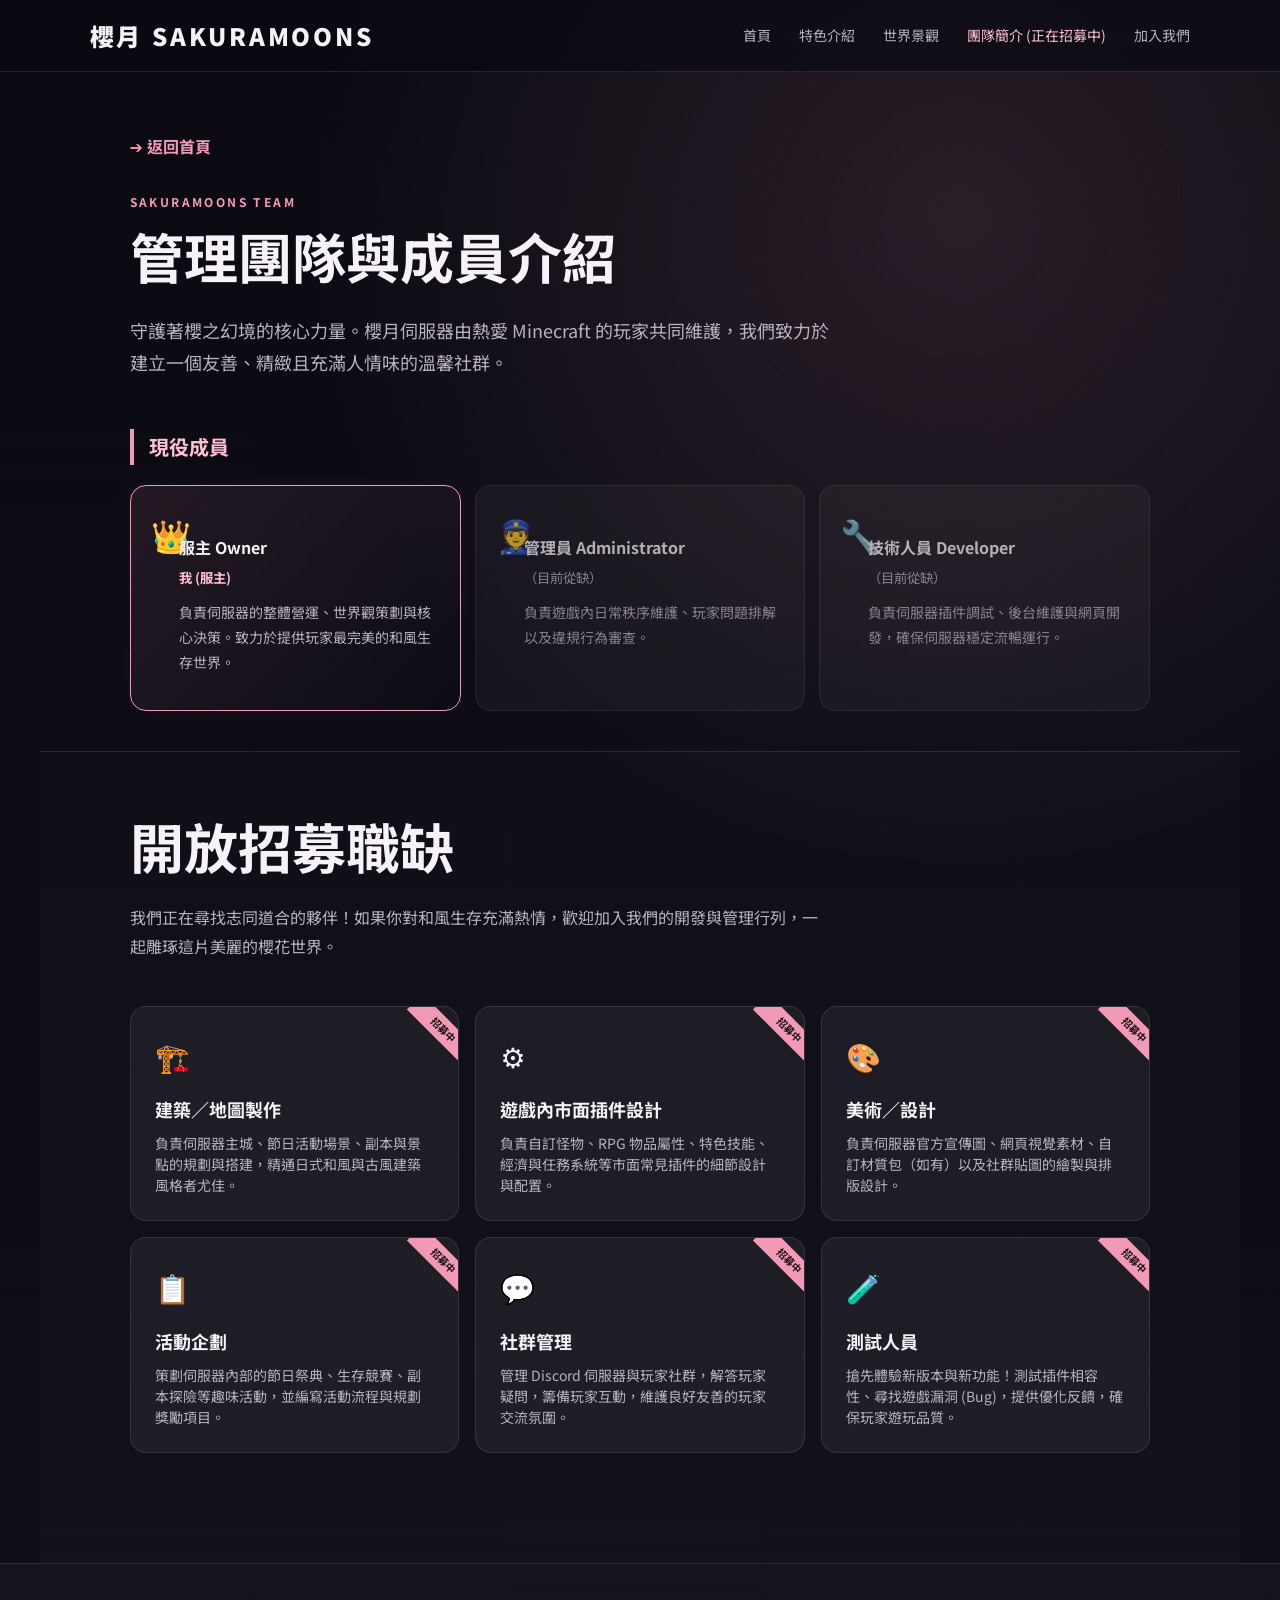
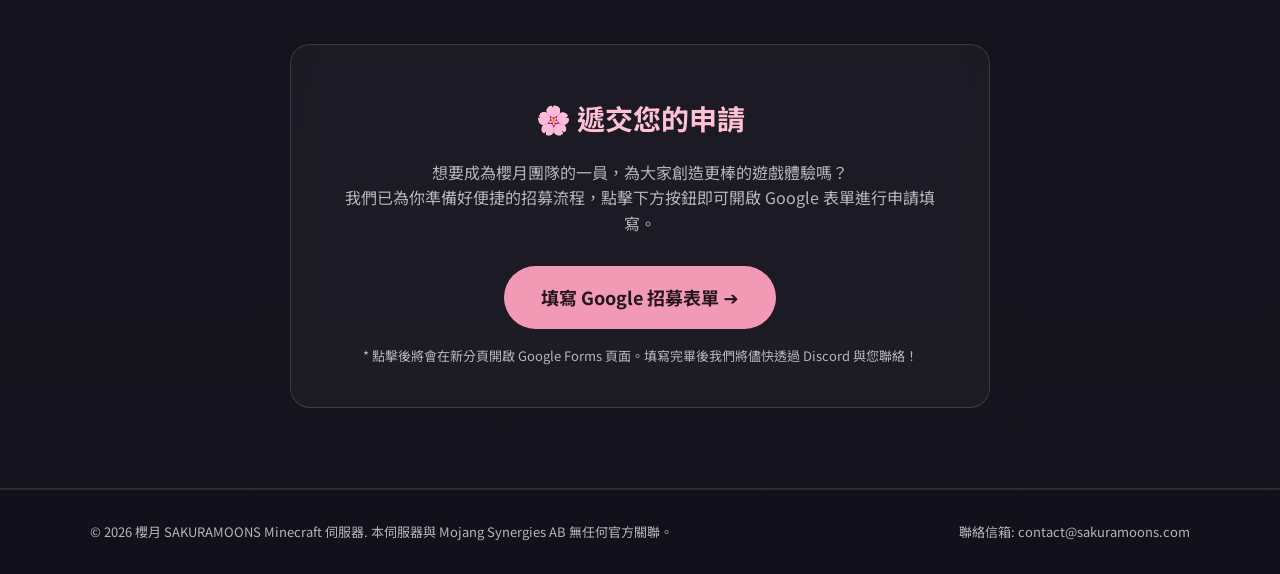
==== team/index.html @ 184ecbf4 "Add files via upload" ====
<!doctype html>
<html lang="zh-TW">
<head>
    <meta charset="UTF-8">
    <meta name="viewport" content="width=device-width, initial-scale=1.0">
    <title>團隊簡介與招募 | 櫻月 SAKURAMOONS</title>
    <!-- 引入根目錄的 CSS 樣式表 -->
    <link rel="stylesheet" href="../style.css">
    <style>
        /* 團隊頁專屬微調 */
        .back-home {
            display: inline-flex;
            align-items: center;
            gap: 8px;
            color: var(--pink);
            font-weight: 700;
            margin-bottom: 30px;
            transition: 0.2s;
        }
        .back-home:hover {
            color: var(--pink2);
            transform: translateX(-4px);
        }
        .recruitment-section {
            background: rgba(255, 255, 255, 0.02);
            border-top: 1px solid var(--line);
            border-bottom: 1px solid var(--line);
            padding: 80px 7%;
            text-align: center;
        }
        .cta-container {
            max-width: 700px;
            margin: 0 auto;
            padding: 40px;
            border: 1px solid rgba(242, 154, 181, 0.2);
            border-radius: 20px;
            background: rgba(255, 255, 255, 0.03);
            backdrop-filter: blur(10px);
        }
        .cta-container h3 {
            font-size: 28px;
            color: var(--pink2);
            margin-bottom: 15px;
        }
        .cta-container p {
            color: var(--muted);
            font-size: 16px;
            margin-bottom: 30px;
            line-height: 1.6;
        }
        /* 調整招募卡片佈局 */
        .recruits-grid {
            display: grid;
            grid-template-columns: repeat(3, 1fr);
            gap: 16px;
            margin-top: 40px;
        }
        .recruit-card {
            padding: 24px;
            border: 1px solid var(--line);
            border-radius: 16px;
            background: var(--card);
            text-align: left;
            position: relative;
            overflow: hidden;
        }
        .recruit-card::before {
            content: "招募中";
            position: absolute;
            top: 12px;
            right: -25px;
            background: var(--pink);
            color: #24151b;
            font-size: 10px;
            font-weight: 700;
            padding: 2px 25px;
            transform: rotate(45deg);
        }
        .recruit-card span {
            font-size: 28px;
            display: block;
            margin-bottom: 12px;
        }
        .recruit-card h4 {
            margin: 0 0 8px;
            font-size: 18px;
            color: var(--text);
        }
        .recruit-card p {
            margin: 0;
            font-size: 14px;
            color: var(--muted);
            line-height: 1.5;
        }
        @media (max-width: 800px) {
            .recruits-grid {
                grid-template-columns: 1fr 1fr;
            }
        }
        @media (max-width: 500px) {
            .recruits-grid {
                grid-template-columns: 1fr;
            }
        }
    </style>
</head>
<body>

    <!-- 頂部導覽列 -->
    <div class="navbar">
        <div class="logo">櫻月 SAKURAMOONS</div>
        <nav>
            <a href="../">首頁</a>
            <a href="../#features">特色介紹</a>
            <a href="../#world">世界景觀</a>
            <a href="#" style="color: var(--pink2);">團隊簡介 (正在招募中)</a>
            <a href="../#join">加入我們</a>
        </nav>
    </div>

    <!-- 團隊主視覺區 -->
    <div class="section" style="padding-top: 60px; padding-bottom: 40px;">
        <a href="../" class="back-home">➔ 返回首頁</a>
        
        <div class="section-title">
            <p class="eyebrow" style="margin-bottom: 10px;">SAKURAMOONS TEAM</p>
            <h2>管理團隊與成員介紹</h2>
            <p style="font-size: 18px;">
                守護著櫻之幻境的核心力量。櫻月伺服器由熱愛 Minecraft 的玩家共同維護，我們致力於建立一個友善、精緻且充滿人情味的溫馨社群。
            </p>
        </div>

        <!-- 現役團隊成員 -->
        <h3 style="margin-top: 50px; border-left: 4px solid var(--pink); padding-left: 15px; color: var(--pink2);">現役成員</h3>
        <div class="roles" style="margin-top: 20px;">
            <div style="border: 1px solid var(--pink); background: linear-gradient(135deg, rgba(242, 154, 181, 0.1), transparent); box-shadow: 0 0 20px rgba(242, 154, 181, 0.05);">
                <span style="font-size: 32px;">👑</span>
                <strong>服主 Owner</strong>
                <small style="color: var(--pink2); font-weight: bold;">我 (服主)</small>
                <p style="margin-left: 28px; margin-top: 10px; font-size: 14px; color: var(--muted);">
                    負責伺服器的整體營運、世界觀策劃與核心決策。致力於提供玩家最完美的和風生存世界。
                </p>
            </div>
            
            <div style="opacity: 0.7;">
                <span style="font-size: 32px;">👮</span>
                <strong>管理員 Administrator</strong>
                <small style="color: var(--muted);">（目前從缺）</small>
                <p style="margin-left: 28px; margin-top: 10px; font-size: 14px; color: var(--muted);">
                    負責遊戲內日常秩序維護、玩家問題排解以及違規行為審查。
                </p>
            </div>

            <div style="opacity: 0.7;">
                <span style="font-size: 32px;">🔧</span>
                <strong>技術人員 Developer</strong>
                <small style="color: var(--muted);">（目前從缺）</small>
                <p style="margin-left: 28px; margin-top: 10px; font-size: 14px; color: var(--muted);">
                    負責伺服器插件調試、後台維護與網頁開發，確保伺服器穩定流暢運行。
                </p>
            </div>
        </div>
    </div>

    <!-- 職缺招募區 -->
    <div class="section" style="background: rgba(255,255,255,0.01); border-top: 1px solid var(--line); padding-top: 60px;">
        <div class="section-title">
            <h2>開放招募職缺</h2>
            <p>我們正在尋找志同道合的夥伴！如果你對和風生存充滿熱情，歡迎加入我們的開發與管理行列，一起雕琢這片美麗的櫻花世界。</p>
        </div>

        <div class="recruits-grid">
            <div class="recruit-card">
                <span>🏗️</span>
                <h4>建築／地圖製作</h4>
                <p>負責伺服器主城、節日活動場景、副本與景點的規劃與搭建，精通日式和風與古風建築風格者尤佳。</p>
            </div>
            
            <div class="recruit-card">
                <span>⚙️</span>
                <h4>遊戲內市面插件設計</h4>
                <p>負責自訂怪物、RPG 物品屬性、特色技能、經濟與任務系統等市面常見插件的細節設計與配置。</p>
            </div>

            <div class="recruit-card">
                <span>🎨</span>
                <h4>美術／設計</h4>
                <p>負責伺服器官方宣傳圖、網頁視覺素材、自訂材質包（如有）以及社群貼圖的繪製與排版設計。</p>
            </div>

            <div class="recruit-card">
                <span>📋</span>
                <h4>活動企劃</h4>
                <p>策劃伺服器內部的節日祭典、生存競賽、副本探險等趣味活動，並編寫活動流程與規劃獎勵項目。</p>
            </div>

            <div class="recruit-card">
                <span>💬</span>
                <h4>社群管理</h4>
                <p>管理 Discord 伺服器與玩家社群，解答玩家疑問，籌備玩家互動，維護良好友善的玩家交流氛圍。</p>
            </div>

            <div class="recruit-card">
                <span>🧪</span>
                <h4>測試人員</h4>
                <p>搶先體驗新版本與新功能！測試插件相容性、尋找遊戲漏洞 (Bug)，提供優化反饋，確保玩家遊玩品質。</p>
            </div>
        </div>
    </div>

    <!-- 招募引導 CTA 區 (Google 表單連結) -->
    <div class="recruitment-section">
        <div class="cta-container">
            <h3>🌸 遞交您的申請</h3>
            <p>
                想要成為櫻月團隊的一員，為大家創造更棒的遊戲體驗嗎？<br>
                我們已為你準備好便捷的招募流程，點擊下方按鈕即可開啟 Google 表單進行申請填寫。
            </p>
            <a href="https://forms.gle/8wPSByePEnMnqgU47" target="_blank" class="button primary" style="font-size: 18px; padding: 14px 36px;">
                填寫 Google 招募表單 ➔
            </a>
            <div style="margin-top: 15px; font-size: 13px; color: var(--muted);">
                * 點擊後將會在新分頁開啟 Google Forms 頁面。填寫完畢後我們將儘快透過 Discord 與您聯絡！
            </div>
        </div>
    </div>

    <!-- 頁尾 (Footer) -->
    <footer>
        <div>&copy; 2026 櫻月 SAKURAMOONS Minecraft 伺服器. 本伺服器與 Mojang Synergies AB 無任何官方關聯。</div>
        <div>聯絡信箱: contact@sakuramoons.com</div>
    </footer>

</body>
</html>
---- style.css ----
@import url('https://fonts.googleapis.com/css2?family=Noto+Sans+TC:wght@400;500;700;900&display=swap');
:root { --bg: #0b0a12; --bg2: #11101b; --text: #f7f2f7; --muted: #b9b2bd; --pink: #f29ab5; --pink2: #ffc1d3; --line: rgba(255,255,255,.1); --card: rgba(255,255,255,.055); }
* { box-sizing: border-box; } html { scroll-behavior: smooth; } body { margin: 0; background: radial-gradient(circle at 75% 10%, rgba(242,154,181,.13), transparent 30%), linear-gradient(180deg, var(--bg), var(--bg2)); color: var(--text); font-family: "Noto Sans TC", system-ui, sans-serif; line-height: 1.8; } a { color: inherit; text-decoration: none; }

.navbar { height: 72px; padding: 0 7%; display: flex; align-items: center; justify-content: space-between; position: sticky; top: 0; z-index: 10; background: rgba(11,10,18,.72); backdrop-filter: blur(14px); border-bottom: 1px solid var(--line); } .logo { font-size: 24px; font-weight: 900; letter-spacing: .12em; } .navbar nav { display: flex; gap: 28px; color: var(--muted); font-size: 14px; } .navbar nav a:hover { color: var(--pink2); }

.hero { min-height: 720px; max-width: 1200px; margin: auto; padding: 100px 7%; display: grid; grid-template-columns: 1.1fr .9fr; align-items: center; gap: 40px; position: relative; overflow: hidden; } .hero-content { position: relative; z-index: 2; } .eyebrow { margin: 0 0 12px; color: var(--pink); font-size: 12px; font-weight: 700; letter-spacing: .2em; } h1 { margin: 0; font-size: clamp(80px, 13vw, 150px); line-height: .95; letter-spacing: .08em; font-weight: 900; } h2 { font-size: clamp(32px, 5vw, 54px); line-height: 1.25; margin: 0 0 24px; } h3 { margin: 8px 0; font-size: 20px; } .subtitle { font-size: 22px; color: var(--pink2); margin: 25px 0 8px; } .intro { color: var(--muted); max-width: 650px; } .buttons { display: flex; gap: 12px; margin-top: 30px; flex-wrap: wrap; }

.button { display: inline-block; padding: 11px 24px; border-radius: 999px; font-weight: 700; transition: .2s; border: 1px solid var(--line); } .button:hover { transform: translateY(-2px); } .primary { background: var(--pink); color: #24151b; border-color: transparent; } .secondary { background: rgba(255,255,255,.05); }

.moon { height: 480px; position: relative; } .moon-circle { width: 310px; height: 310px; border-radius: 50%; background: #fff1f5; box-shadow: 0 0 100px rgba(255,180,205,.3); position: absolute; top: 50px; right: 50px; } .tree { position: absolute; z-index: 2; right: 40px; bottom: 40px; font-size: 230px; filter: drop-shadow(0 20px 20px rgba(0,0,0,.4)); }

.section { max-width: 1200px; margin: auto; padding: 110px 7%; } .section-title { max-width: 700px; margin-bottom: 45px; } .section-title > p:last-child { color: var(--muted); }

.cards { display: grid; grid-template-columns: repeat(4, 1fr); gap: 16px; } .card { padding: 28px; border: 1px solid var(--line); border-radius: 22px; background: var(--card); } .card > span { font-size: 32px; } .card p, .world-text p { color: var(--muted); font-size: 15px; }

.world { max-width: none; padding-left: 10%; padding-right: 10%; display: grid; grid-template-columns: 1fr 1fr; gap: 80px; background: rgba(255,255,255,.025); border-top: 1px solid var(--line); border-bottom: 1px solid var(--line); } .world-text { max-width: 620px; } .world-art { min-height: 430px; position: relative; overflow: hidden; } .big-moon { width: 280px; height: 280px; border-radius: 50%; background: #fff0f5; position: absolute; top: 40px; left: 20%; box-shadow: 0 0 100px rgba(255,180,205,.22); } .silhouette { position: absolute; font-size: 230px; bottom: -20px; left: 25%; filter: grayscale(.5); } .star { width: 4px; height: 4px; background: white; border-radius: 50%; position: absolute; } .s1 { top: 20%; left: 15%; } .s2 { top: 35%; right: 12%; } .s3 { top: 10%; right: 30%; }

.roles { display: grid; grid-template-columns: repeat(3, 1fr); gap: 14px; } .roles div { padding: 20px; border: 1px solid var(--line); border-radius: 16px; background: var(--card); } .roles strong { display: block; margin-left: 28px; margin-top: -30px; } .roles small { display: block; color: var(--muted); margin-left: 28px; margin-top: 4px; } .center { text-align: center; margin-top: 35px; }

.join { max-width: 900px; text-align: center; } .join-box { padding: 55px 7%; border: 1px solid rgba(242,154,181,.25); border-radius: 28px; background: radial-gradient(circle at 50% 0%, rgba(242,154,181,.12), transparent 60%), var(--card); } .server-address { max-width: 560px; margin: 28px auto; display: flex; align-items: center; gap: 12px; padding: 12px 14px 12px 20px; border: 1px solid var(--line); border-radius: 14px; text-align: left; } .server-address span { color: var(--muted); font-size: 13px; } .server-address code { margin-left: auto; font-size: 14px; } .server-address button { border: 0; border-radius: 9px; padding: 7px 12px; cursor: pointer; }

footer { padding: 30px 7%; border-top: 1px solid var(--line); display: flex; justify-content: space-between; color: var(--muted); font-size: 13px; }

@media (max-width: 800px) { .navbar { padding: 0 5%; } .navbar nav { display: none; } .hero { grid-template-columns: 1fr; min-height: auto; padding-top: 90px; } .moon { height: 300px; } .moon-circle { width: 220px; height: 220px; right: 20%; } .tree { font-size: 150px; right: 18%; } .cards { grid-template-columns: 1fr 1fr; } .world { grid-template-columns: 1fr; gap: 20px; } .roles { grid-template-columns: 1fr; } footer { flex-direction: column; gap: 8px; } } @media (max-width: 500px) { .cards { grid-template-columns: 1fr; } .hero { padding-left: 6%; padding-right: 6%; } .server-address { flex-wrap: wrap; } .server-address code { margin-left: 0; width: 100%; } }
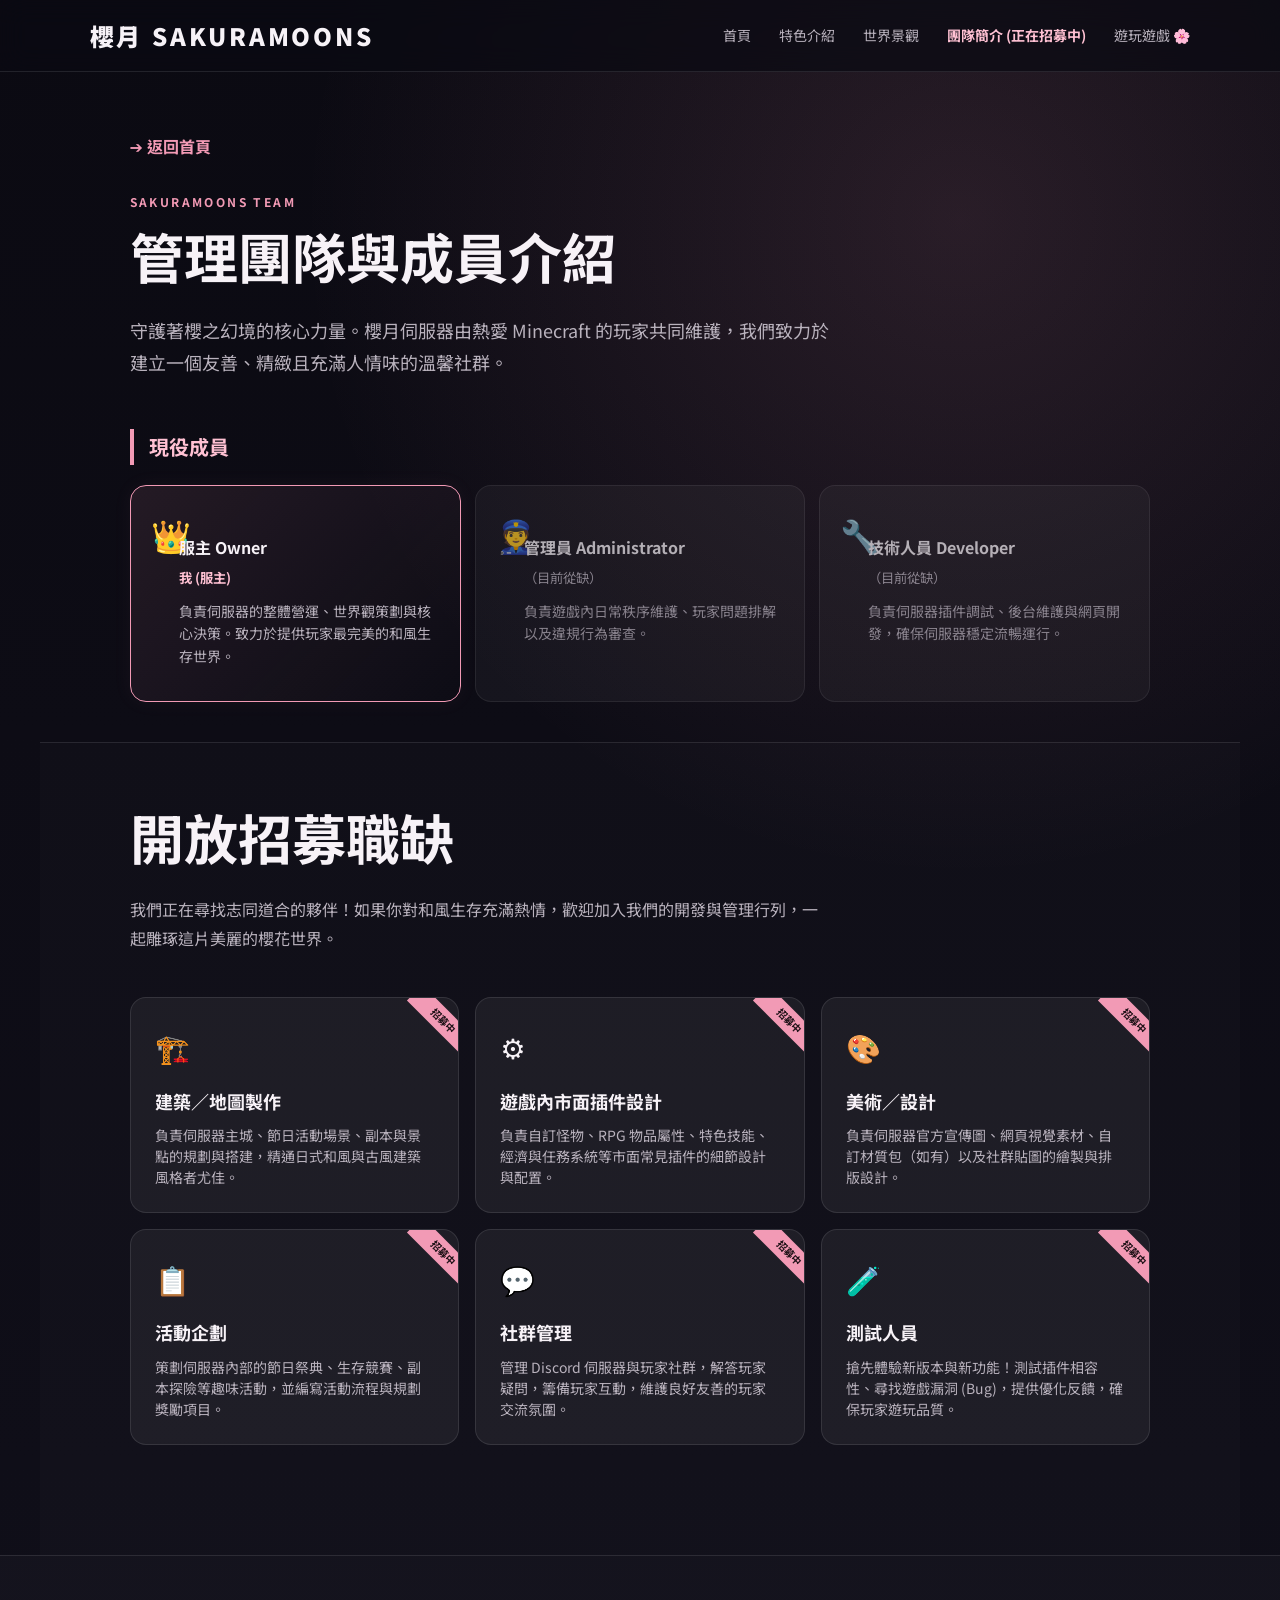
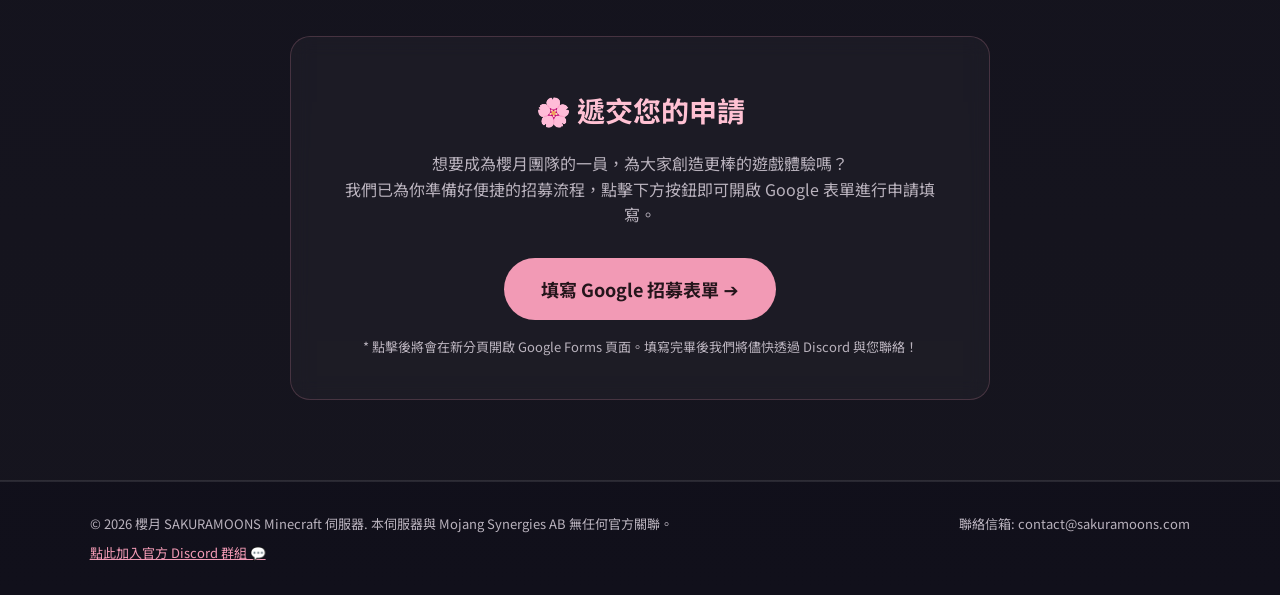
==== commit c39208cc: "Update index.html" ====
--- a/team/index.html
+++ b/team/index.html
@@ -113,8 +113,8 @@
             <a href="../">首頁</a>
             <a href="../#features">特色介紹</a>
             <a href="../#world">世界景觀</a>
-            <a href="#" style="color: var(--pink2);">團隊簡介 (正在招募中)</a>
-            <a href="../#join">加入我們</a>
+            <a href="#" style="color: var(--pink2); font-weight: 700;">團隊簡介 (正在招募中)</a>
+            <a href="../#join">遊玩遊戲 🌸</a>
         </nav>
     </div>
 
@@ -131,13 +131,13 @@
         </div>
 
         <!-- 現役團隊成員 -->
-        <h3 style="margin-top: 50px; border-left: 4px solid var(--pink); padding-left: 15px; color: var(--pink2);">現役成員</h3>
+        <h3 style="margin-top: 50px; border-left: 4px solid var(--pink); padding-left: 15px; color: var(--pink2); Woodlands: pre-line;">現役成員</h3>
         <div class="roles" style="margin-top: 20px;">
             <div style="border: 1px solid var(--pink); background: linear-gradient(135deg, rgba(242, 154, 181, 0.1), transparent); box-shadow: 0 0 20px rgba(242, 154, 181, 0.05);">
                 <span style="font-size: 32px;">👑</span>
                 <strong>服主 Owner</strong>
                 <small style="color: var(--pink2); font-weight: bold;">我 (服主)</small>
-                <p style="margin-left: 28px; margin-top: 10px; font-size: 14px; color: var(--muted);">
+                <p style="margin-left: 28px; margin-top: 10px; font-size: 14px; color: var(--muted); line-height: 1.6;">
                     負責伺服器的整體營運、世界觀策劃與核心決策。致力於提供玩家最完美的和風生存世界。
                 </p>
             </div>
@@ -146,7 +146,7 @@
                 <span style="font-size: 32px;">👮</span>
                 <strong>管理員 Administrator</strong>
                 <small style="color: var(--muted);">（目前從缺）</small>
-                <p style="margin-left: 28px; margin-top: 10px; font-size: 14px; color: var(--muted);">
+                <p style="margin-left: 28px; margin-top: 10px; font-size: 14px; color: var(--muted); line-height: 1.6;">
                     負責遊戲內日常秩序維護、玩家問題排解以及違規行為審查。
                 </p>
             </div>
@@ -155,7 +155,7 @@
                 <span style="font-size: 32px;">🔧</span>
                 <strong>技術人員 Developer</strong>
                 <small style="color: var(--muted);">（目前從缺）</small>
-                <p style="margin-left: 28px; margin-top: 10px; font-size: 14px; color: var(--muted);">
+                <p style="margin-left: 28px; margin-top: 10px; font-size: 14px; color: var(--muted); line-height: 1.6;">
                     負責伺服器插件調試、後台維護與網頁開發，確保伺服器穩定流暢運行。
                 </p>
             </div>
@@ -216,7 +216,7 @@
                 想要成為櫻月團隊的一員，為大家創造更棒的遊戲體驗嗎？<br>
                 我們已為你準備好便捷的招募流程，點擊下方按鈕即可開啟 Google 表單進行申請填寫。
             </p>
-            <a href="https://forms.gle/8wPSByePEnMnqgU47" target="_blank" class="button primary" style="font-size: 18px; padding: 14px 36px;">
+            <a href="https://forms.gle/8wPSByePEnMnqgU47" target="_blank" class="button primary" style="font-size: 18px; padding: 14px 36px; text-decoration: none;">
                 填寫 Google 招募表單 ➔
             </a>
             <div style="margin-top: 15px; font-size: 13px; color: var(--muted);">
@@ -227,9 +227,107 @@
 
     <!-- 頁尾 (Footer) -->
     <footer>
-        <div>&copy; 2026 櫻月 SAKURAMOONS Minecraft 伺服器. 本伺服器與 Mojang Synergies AB 無任何官方關聯。</div>
+        <div>
+            &copy; 2026 櫻月 SAKURAMOONS Minecraft 伺服器. 本伺服器與 Mojang Synergies AB 無任何官方關聯。
+            <br>
+            <a href="https://discord.gg/K4SQHdcmTw" target="_blank" style="color: var(--pink); text-decoration: underline; margin-top: 6px; display: inline-block;">點此加入官方 Discord 群組 💬</a>
+        </div>
         <div>聯絡信箱: contact@sakuramoons.com</div>
     </footer>
 
+    <!-- 櫻花飄落特效 (Falling Sakura Animation) -->
+    <script>
+        (function() {
+            // 建立落櫻特效樣式
+            const style = document.createElement('style');
+            style.textContent = `
+                .sakura-petal {
+                    position: fixed;
+                    top: -20px;
+                    pointer-events: none;
+                    z-index: 9999;
+                    background: linear-gradient(135deg, #f29ab5, #ffc1d3);
+                    border-radius: 50% 0 50% 50%;
+                    opacity: 0.8;
+                    transform-origin: left top;
+                    animation: sakura-fall linear forwards;
+                }
+                @keyframes sakura-fall {
+                    0% {
+                        transform: translateY(0) translateX(0) rotate(0deg) scale(0.8);
+                        opacity: 0;
+                    }
+                    10% {
+                        opacity: 0.85;
+                    }
+                    90% {
+                        opacity: 0.85;
+                    }
+                    100% {
+                        transform: translateY(105vh) translateX(120px) rotate(360deg) scale(0.5);
+                        opacity: 0;
+                    }
+                }
+            `;
+            document.head.appendChild(style);
+
+            // 產生櫻花瓣
+            function createPetal() {
+                const petal = document.createElement('div');
+                petal.classList.add('sakura-petal');
+                
+                // 隨機初始位置、大小、時間與擺動方向
+                const startLeft = Math.random() * window.innerWidth;
+                const size = Math.random() * 8 + 8; // 8px 到 16px
+                const duration = Math.random() * 5 + 6; // 6s 到 11s
+                const delay = Math.random() * 3;
+                
+                petal.style.left = startLeft + 'px';
+                petal.style.width = size + 'px';
+                petal.style.height = (size * 0.8) + 'px';
+                petal.style.animationDuration = duration + 's';
+                petal.style.animationDelay = delay + 's';
+                
+                // 隨機微調櫻花瓣的傾斜角度
+                const rotation = Math.random() * 45;
+                petal.style.transform = `rotate(${rotation}deg)`;
+                
+                // 隨機設定兩種擺動動畫路徑 (順時針/逆時針)
+                const swayType = Math.random() > 0.5 ? 'sakura-fall' : 'sakura-fall-reverse';
+                petal.style.animationName = swayType;
+
+                document.body.appendChild(petal);
+                
+                // 動畫結束後自動移除花瓣
+                setTimeout(() => {
+                    petal.remove();
+                }, (duration + delay) * 1000);
+            }
+
+            // 動態新增反向擺動的動畫
+            const styleSheet = style.sheet;
+            styleSheet.insertRule(`
+                @keyframes sakura-fall-reverse {
+                    0% {
+                        transform: translateY(0) translateX(0) rotate(0deg) scale(0.8);
+                        opacity: 0;
+                    }
+                    10% {
+                        opacity: 0.85;
+                    }
+                    90% {
+                        opacity: 0.85;
+                    }
+                    100% {
+                        transform: translateY(105vh) translateX(-120px) rotate(-360deg) scale(0.5);
+                        opacity: 0;
+                    }
+                }
+            `, styleSheet.cssRules.length);
+
+            // 每隔 300 毫秒生成一片花瓣
+            setInterval(createPetal, 300);
+        })();
+    </script>
 </body>
-</html>+</html>
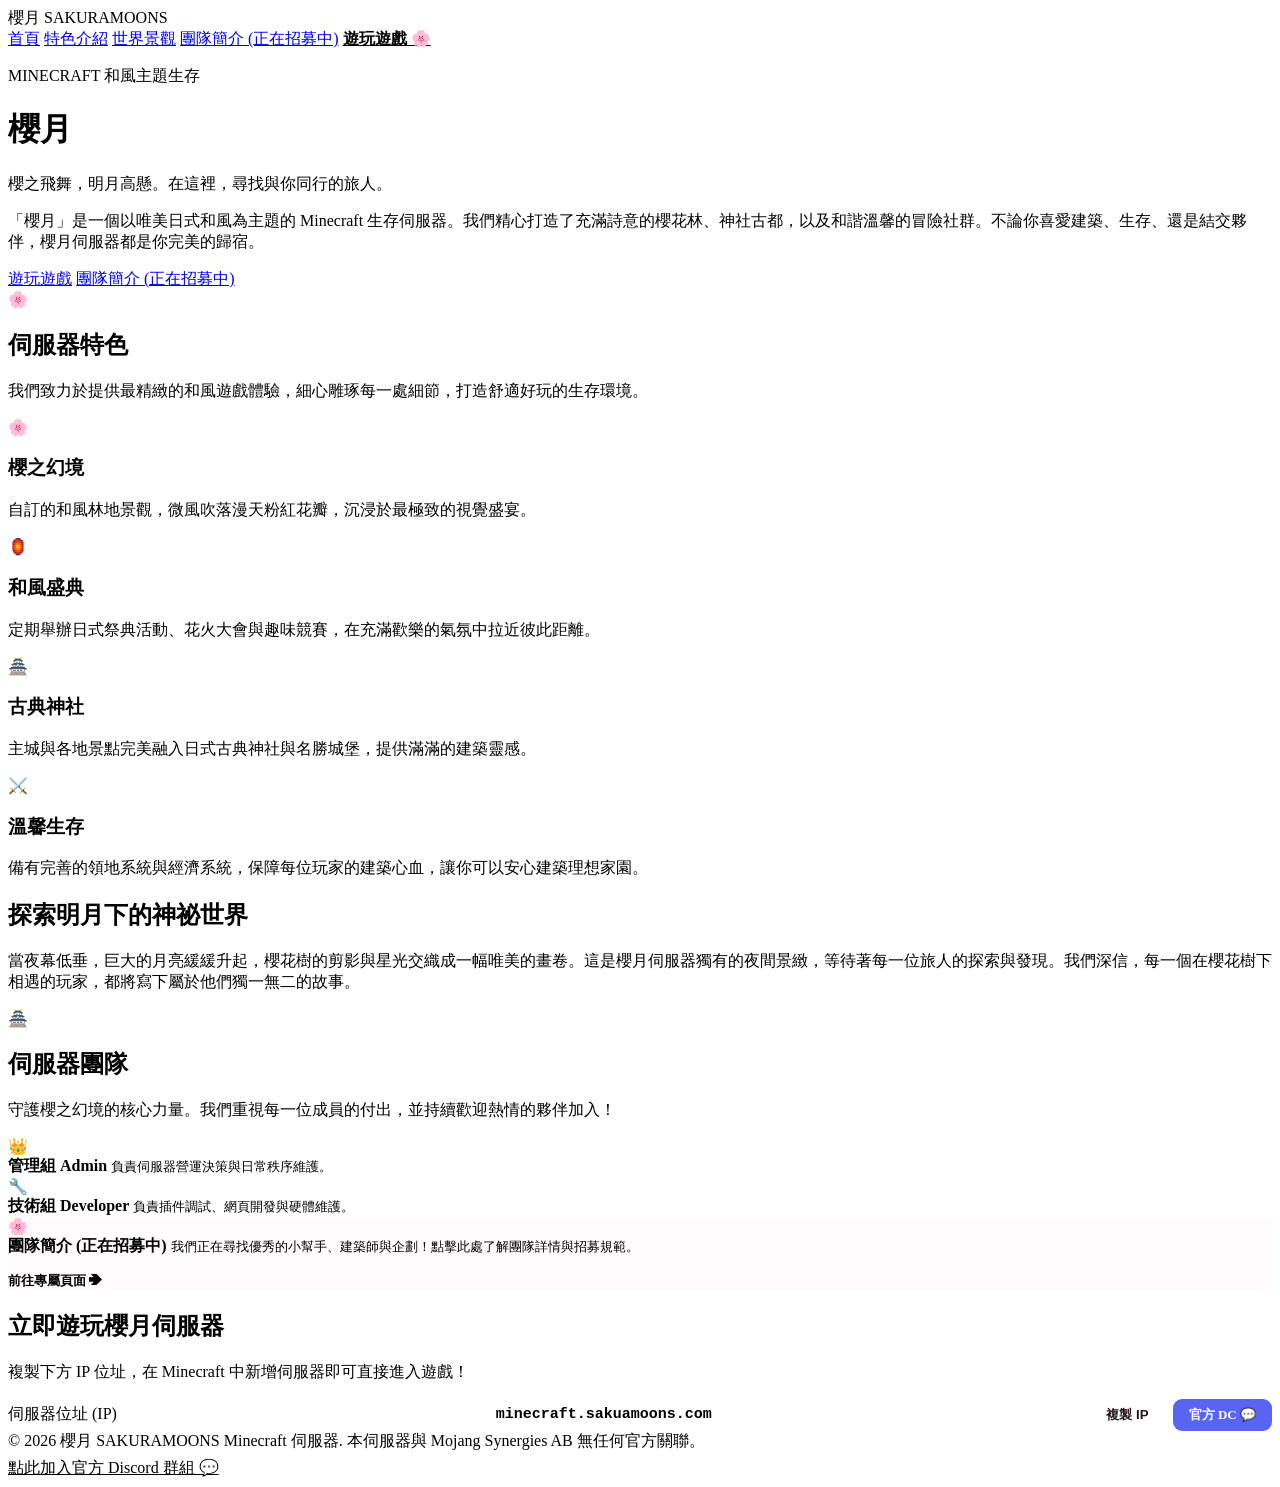
==== commit abe88de4: "Update index.html" ====
--- a/team/index.html
+++ b/team/index.html
@@ -3,106 +3,8 @@
 <head>
     <meta charset="UTF-8">
     <meta name="viewport" content="width=device-width, initial-scale=1.0">
-    <title>團隊簡介與招募 | 櫻月 SAKURAMOONS</title>
-    <!-- 引入根目錄的 CSS 樣式表 -->
-    <link rel="stylesheet" href="../style.css">
-    <style>
-        /* 團隊頁專屬微調 */
-        .back-home {
-            display: inline-flex;
-            align-items: center;
-            gap: 8px;
-            color: var(--pink);
-            font-weight: 700;
-            margin-bottom: 30px;
-            transition: 0.2s;
-        }
-        .back-home:hover {
-            color: var(--pink2);
-            transform: translateX(-4px);
-        }
-        .recruitment-section {
-            background: rgba(255, 255, 255, 0.02);
-            border-top: 1px solid var(--line);
-            border-bottom: 1px solid var(--line);
-            padding: 80px 7%;
-            text-align: center;
-        }
-        .cta-container {
-            max-width: 700px;
-            margin: 0 auto;
-            padding: 40px;
-            border: 1px solid rgba(242, 154, 181, 0.2);
-            border-radius: 20px;
-            background: rgba(255, 255, 255, 0.03);
-            backdrop-filter: blur(10px);
-        }
-        .cta-container h3 {
-            font-size: 28px;
-            color: var(--pink2);
-            margin-bottom: 15px;
-        }
-        .cta-container p {
-            color: var(--muted);
-            font-size: 16px;
-            margin-bottom: 30px;
-            line-height: 1.6;
-        }
-        /* 調整招募卡片佈局 */
-        .recruits-grid {
-            display: grid;
-            grid-template-columns: repeat(3, 1fr);
-            gap: 16px;
-            margin-top: 40px;
-        }
-        .recruit-card {
-            padding: 24px;
-            border: 1px solid var(--line);
-            border-radius: 16px;
-            background: var(--card);
-            text-align: left;
-            position: relative;
-            overflow: hidden;
-        }
-        .recruit-card::before {
-            content: "招募中";
-            position: absolute;
-            top: 12px;
-            right: -25px;
-            background: var(--pink);
-            color: #24151b;
-            font-size: 10px;
-            font-weight: 700;
-            padding: 2px 25px;
-            transform: rotate(45deg);
-        }
-        .recruit-card span {
-            font-size: 28px;
-            display: block;
-            margin-bottom: 12px;
-        }
-        .recruit-card h4 {
-            margin: 0 0 8px;
-            font-size: 18px;
-            color: var(--text);
-        }
-        .recruit-card p {
-            margin: 0;
-            font-size: 14px;
-            color: var(--muted);
-            line-height: 1.5;
-        }
-        @media (max-width: 800px) {
-            .recruits-grid {
-                grid-template-columns: 1fr 1fr;
-            }
-        }
-        @media (max-width: 500px) {
-            .recruits-grid {
-                grid-template-columns: 1fr;
-            }
-        }
-    </style>
+    <title>櫻月 SAKURAMOONS | Minecraft 和風生存伺服器</title>
+    <link rel="stylesheet" href="style.css">
 </head>
 <body>
 
@@ -110,117 +12,128 @@
     <div class="navbar">
         <div class="logo">櫻月 SAKURAMOONS</div>
         <nav>
-            <a href="../">首頁</a>
-            <a href="../#features">特色介紹</a>
-            <a href="../#world">世界景觀</a>
-            <a href="#" style="color: var(--pink2); font-weight: 700;">團隊簡介 (正在招募中)</a>
-            <a href="../#join">遊玩遊戲 🌸</a>
+            <a href="#">首頁</a>
+            <a href="#features">特色介紹</a>
+            <a href="#world">世界景觀</a>
+            <a href="team/">團隊簡介 (正在招募中)</a>
+            <a href="#join" style="color: var(--pink2); font-weight: 700;">遊玩遊戲 🌸</a>
         </nav>
     </div>
 
-    <!-- 團隊主視覺區 -->
-    <div class="section" style="padding-top: 60px; padding-bottom: 40px;">
-        <a href="../" class="back-home">➔ 返回首頁</a>
-        
+    <!-- 英雄首頁區 (Hero Section) -->
+    <div class="hero">
+        <div class="hero-content">
+            <p class="eyebrow">MINECRAFT 和風主題生存</p>
+            <h1>櫻月</h1>
+            <p class="subtitle">櫻之飛舞，明月高懸。在這裡，尋找與你同行的旅人。</p>
+            <p class="intro">
+                「櫻月」是一個以唯美日式和風為主題的 Minecraft 生存伺服器。我們精心打造了充滿詩意的櫻花林、神社古都，以及和諧溫馨的冒險社群。不論你喜愛建築、生存、還是結交夥伴，櫻月伺服器都是你完美的歸宿。
+            </p>
+            <div class="buttons">
+                <a href="#join" class="button primary">遊玩遊戲</a>
+                <a href="team/" class="button secondary">團隊簡介 (正在招募中)</a>
+            </div>
+        </div>
+        <div class="moon">
+            <div class="moon-circle"></div>
+            <div class="tree">🌸</div>
+        </div>
+    </div>
+
+    <!-- 伺服器特色區 (Features Section) -->
+    <div class="section" id="features">
         <div class="section-title">
-            <p class="eyebrow" style="margin-bottom: 10px;">SAKURAMOONS TEAM</p>
-            <h2>管理團隊與成員介紹</h2>
-            <p style="font-size: 18px;">
-                守護著櫻之幻境的核心力量。櫻月伺服器由熱愛 Minecraft 的玩家共同維護，我們致力於建立一個友善、精緻且充滿人情味的溫馨社群。
+            <h2>伺服器特色</h2>
+            <p>我們致力於提供最精緻的和風遊戲體驗，細心雕琢每一處細節，打造舒適好玩的生存環境。</p>
+        </div>
+        <div class="cards">
+            <div class="card">
+                <span>🌸</span>
+                <h3>櫻之幻境</h3>
+                <p>自訂的和風林地景觀，微風吹落漫天粉紅花瓣，沉浸於最極致的視覺盛宴。</p>
+            </div>
+            <div class="card">
+                <span>🏮</span>
+                <h3>和風盛典</h3>
+                <p>定期舉辦日式祭典活動、花火大會與趣味競賽，在充滿歡樂的氣氛中拉近彼此距離。</p>
+            </div>
+            <div class="card">
+                <span>🏯</span>
+                <h3>古典神社</h3>
+                <p>主城與各地景點完美融入日式古典神社與名勝城堡，提供滿滿的建築靈感。</p>
+            </div>
+            <div class="card">
+                <span>⚔️</span>
+                <h3>溫馨生存</h3>
+                <p>備有完善的領地系統與經濟系統，保障每位玩家的建築心血，讓你可以安心建築理想家園。</p>
+            </div>
+        </div>
+    </div>
+
+    <!-- 世界觀 / 景觀展示區 (World Section) -->
+    <div class="world section" id="world">
+        <div class="world-text">
+            <h2>探索明月下的神祕世界</h2>
+            <p>
+                當夜幕低垂，巨大的月亮緩緩升起，櫻花樹的剪影與星光交織成一幅唯美的畫卷。這是櫻月伺服器獨有的夜間景緻，等待著每一位旅人的探索與發現。我們深信，每一個在櫻花樹下相遇的玩家，都將寫下屬於他們獨一無二的故事。
             </p>
         </div>
-
-        <!-- 現役團隊成員 -->
-        <h3 style="margin-top: 50px; border-left: 4px solid var(--pink); padding-left: 15px; color: var(--pink2); Woodlands: pre-line;">現役成員</h3>
-        <div class="roles" style="margin-top: 20px;">
-            <div style="border: 1px solid var(--pink); background: linear-gradient(135deg, rgba(242, 154, 181, 0.1), transparent); box-shadow: 0 0 20px rgba(242, 154, 181, 0.05);">
-                <span style="font-size: 32px;">👑</span>
-                <strong>服主 Owner</strong>
-                <small style="color: var(--pink2); font-weight: bold;">我 (服主)</small>
-                <p style="margin-left: 28px; margin-top: 10px; font-size: 14px; color: var(--muted); line-height: 1.6;">
-                    負責伺服器的整體營運、世界觀策劃與核心決策。致力於提供玩家最完美的和風生存世界。
-                </p>
-            </div>
-            
-            <div style="opacity: 0.7;">
-                <span style="font-size: 32px;">👮</span>
-                <strong>管理員 Administrator</strong>
-                <small style="color: var(--muted);">（目前從缺）</small>
-                <p style="margin-left: 28px; margin-top: 10px; font-size: 14px; color: var(--muted); line-height: 1.6;">
-                    負責遊戲內日常秩序維護、玩家問題排解以及違規行為審查。
-                </p>
-            </div>
-
-            <div style="opacity: 0.7;">
-                <span style="font-size: 32px;">🔧</span>
-                <strong>技術人員 Developer</strong>
-                <small style="color: var(--muted);">（目前從缺）</small>
-                <p style="margin-left: 28px; margin-top: 10px; font-size: 14px; color: var(--muted); line-height: 1.6;">
-                    負責伺服器插件調試、後台維護與網頁開發，確保伺服器穩定流暢運行。
-                </p>
-            </div>
-        </div>
-    </div>
-
-    <!-- 職缺招募區 -->
-    <div class="section" style="background: rgba(255,255,255,0.01); border-top: 1px solid var(--line); padding-top: 60px;">
+        <div class="world-art">
+            <div class="big-moon"></div>
+            <div class="silhouette">🏯</div>
+            <div class="star s1"></div>
+            <div class="star s2"></div>
+            <div class="star s3"></div>
+        </div>
+    </div>
+
+    <!-- 團隊簡介區 (Team Intro teaser) -->
+    <div class="section" id="team-teaser">
         <div class="section-title">
-            <h2>開放招募職缺</h2>
-            <p>我們正在尋找志同道合的夥伴！如果你對和風生存充滿熱情，歡迎加入我們的開發與管理行列，一起雕琢這片美麗的櫻花世界。</p>
-        </div>
-
-        <div class="recruits-grid">
-            <div class="recruit-card">
-                <span>🏗️</span>
-                <h4>建築／地圖製作</h4>
-                <p>負責伺服器主城、節日活動場景、副本與景點的規劃與搭建，精通日式和風與古風建築風格者尤佳。</p>
-            </div>
-            
-            <div class="recruit-card">
-                <span>⚙️</span>
-                <h4>遊戲內市面插件設計</h4>
-                <p>負責自訂怪物、RPG 物品屬性、特色技能、經濟與任務系統等市面常見插件的細節設計與配置。</p>
-            </div>
-
-            <div class="recruit-card">
-                <span>🎨</span>
-                <h4>美術／設計</h4>
-                <p>負責伺服器官方宣傳圖、網頁視覺素材、自訂材質包（如有）以及社群貼圖的繪製與排版設計。</p>
-            </div>
-
-            <div class="recruit-card">
-                <span>📋</span>
-                <h4>活動企劃</h4>
-                <p>策劃伺服器內部的節日祭典、生存競賽、副本探險等趣味活動，並編寫活動流程與規劃獎勵項目。</p>
-            </div>
-
-            <div class="recruit-card">
-                <span>💬</span>
-                <h4>社群管理</h4>
-                <p>管理 Discord 伺服器與玩家社群，解答玩家疑問，籌備玩家互動，維護良好友善的玩家交流氛圍。</p>
-            </div>
-
-            <div class="recruit-card">
-                <span>🧪</span>
-                <h4>測試人員</h4>
-                <p>搶先體驗新版本與新功能！測試插件相容性、尋找遊戲漏洞 (Bug)，提供優化反饋，確保玩家遊玩品質。</p>
-            </div>
-        </div>
-    </div>
-
-    <!-- 招募引導 CTA 區 (Google 表單連結) -->
-    <div class="recruitment-section">
-        <div class="cta-container">
-            <h3>🌸 遞交您的申請</h3>
-            <p>
-                想要成為櫻月團隊的一員，為大家創造更棒的遊戲體驗嗎？<br>
-                我們已為你準備好便捷的招募流程，點擊下方按鈕即可開啟 Google 表單進行申請填寫。
-            </p>
-            <a href="https://forms.gle/8wPSByePEnMnqgU47" target="_blank" class="button primary" style="font-size: 18px; padding: 14px 36px; text-decoration: none;">
-                填寫 Google 招募表單 ➔
-            </a>
-            <div style="margin-top: 15px; font-size: 13px; color: var(--muted);">
-                * 點擊後將會在新分頁開啟 Google Forms 頁面。填寫完畢後我們將儘快透過 Discord 與您聯絡！
+            <h2>伺服器團隊</h2>
+            <p>守護櫻之幻境的核心力量。我們重視每一位成員的付出，並持續歡迎熱情的夥伴加入！</p>
+        </div>
+        <div class="roles">
+            <div>
+                <span class="role-icon">👑</span>
+                <div class="role-info">
+                    <strong>管理組 Admin</strong>
+                    <small>負責伺服器營運決策與日常秩序維護。</small>
+                </div>
+            </div>
+            <div>
+                <span class="role-icon">🔧</span>
+                <div class="role-info">
+                    <strong>技術組 Developer</strong>
+                    <small>負責插件調試、網頁開發與硬體維護。</small>
+                </div>
+            </div>
+            <!-- 引導點擊前往獨立團隊簡介與招募頁面 -->
+            <div style="cursor: pointer; border: 1px solid var(--pink); background: rgba(242, 154, 181, 0.05); position: relative; transition: 0.2s;" onclick="window.location.href='team/'">
+                <span class="role-icon" style="color: var(--pink);">🌸</span>
+                <div class="role-info">
+                    <strong>團隊簡介 (正在招募中)</strong>
+                    <small>我們正在尋找優秀的小幫手、建築師與企劃！點擊此處了解團隊詳情與招募規範。</small>
+                    <div style="margin-top: 15px; font-weight: bold; color: var(--pink2); font-size: 13px;">
+                        前往專屬頁面 ➔
+                    </div>
+                </div>
+            </div>
+        </div>
+    </div>
+
+    <!-- 立即加入區 (Join Section) -->
+    <div class="section join" id="join" style="margin: auto;">
+        <div class="join-box">
+            <h2>立即遊玩櫻月伺服器</h2>
+            <p>複製下方 IP 位址，在 Minecraft 中新增伺服器即可直接進入遊戲！</p>
+            <div class="server-address" style="display: flex; align-items: center; justify-content: space-between; flex-wrap: wrap;">
+                <span>伺服器位址 (IP)</span>
+                <code id="ip-text" style="font-family: monospace; font-size: 15px; font-weight: bold; color: var(--pink2);">minecraft.sakuamoons.com</code>
+                <div style="display: flex; gap: 8px;">
+                    <button onclick="copyIP()" class="primary" style="border: 0; border-radius: 9px; padding: 7px 16px; cursor: pointer; font-weight: bold; background: var(--pink); color: #24151b;">複製 IP</button>
+                    <a href="https://discord.gg/K4SQHdcmTw" target="_blank" class="button" style="background: #5865f2; color: white; border-color: transparent; padding: 7px 16px; font-size: 13px; border-radius: 9px; text-decoration: none; display: inline-flex; align-items: center; font-weight: bold;">官方 DC 💬</a>
+                </div>
             </div>
         </div>
     </div>
@@ -232,8 +145,21 @@
             <br>
             <a href="https://discord.gg/K4SQHdcmTw" target="_blank" style="color: var(--pink); text-decoration: underline; margin-top: 6px; display: inline-block;">點此加入官方 Discord 群組 💬</a>
         </div>
-        <div>聯絡信箱: contact@sakuramoons.com</div>
+        
     </footer>
+
+    <!-- 複製 IP 的腳本 -->
+    <script>
+        function copyIP() {
+            const ipText = document.getElementById('ip-text').innerText;
+            navigator.clipboard.writeText(ipText).then(() => {
+                alert('櫻月伺服器 IP 已成功複製！快登入 Minecraft 吧 🌸');
+            }).catch(err => {
+                console.error('無法複製 IP：', err);
+                alert('複製失敗，請手動選取複製：' + ipText);
+            });
+        }
+    </script>
 
     <!-- 櫻花飄落特效 (Falling Sakura Animation) -->
     <script>
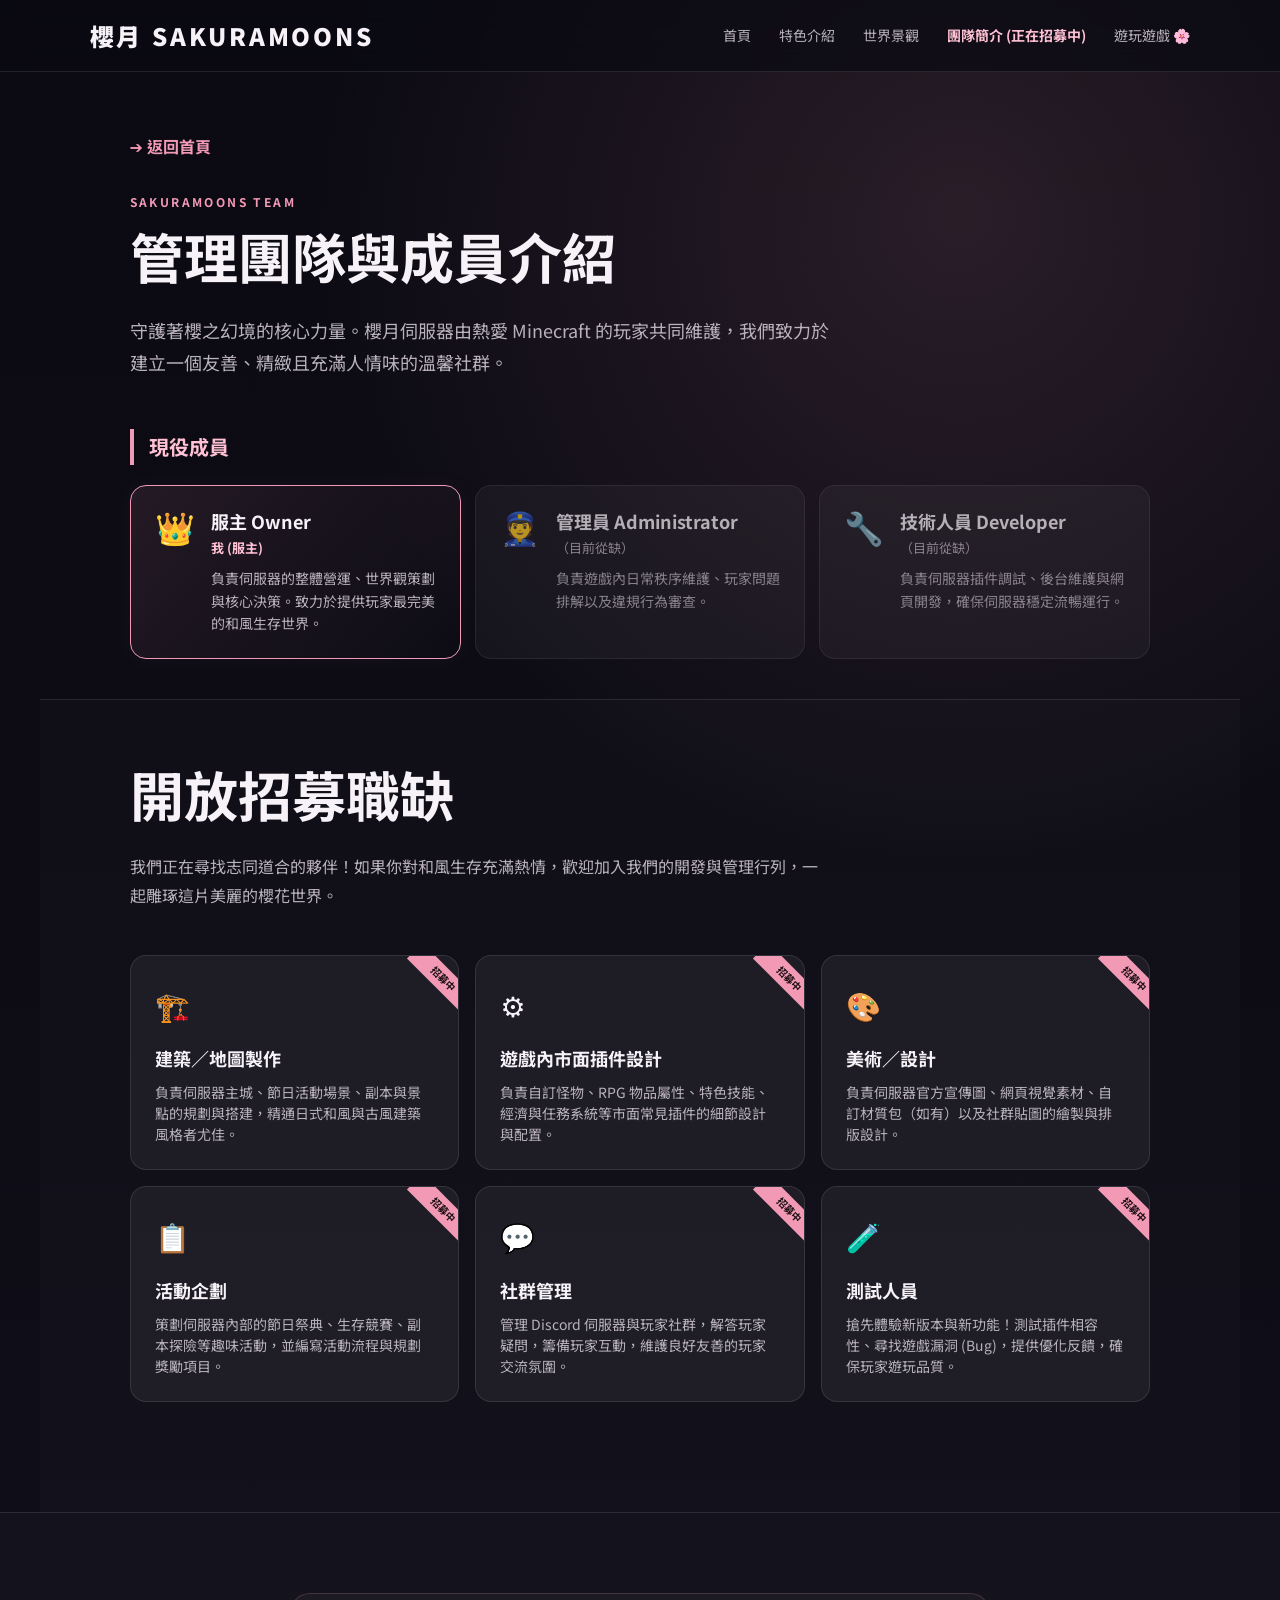
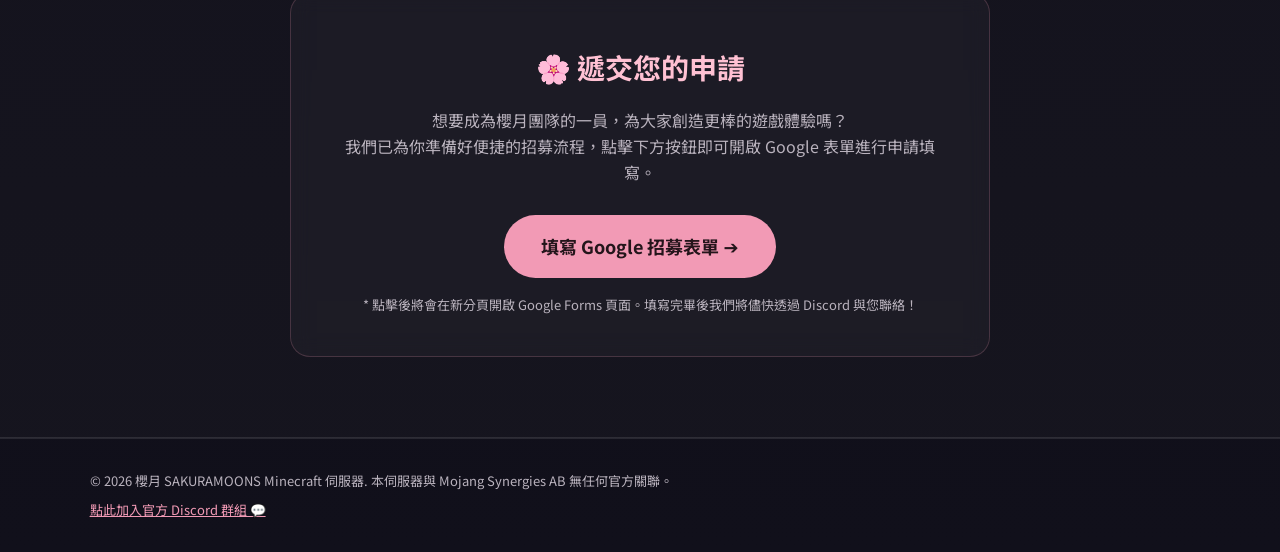
==== commit 359c1ec7: "Update index.html" ====
--- a/team/index.html
+++ b/team/index.html
@@ -3,8 +3,106 @@
 <head>
     <meta charset="UTF-8">
     <meta name="viewport" content="width=device-width, initial-scale=1.0">
-    <title>櫻月 SAKURAMOONS | Minecraft 和風生存伺服器</title>
-    <link rel="stylesheet" href="style.css">
+    <title>團隊簡介與招募 | 櫻月 SAKURAMOONS</title>
+    <!-- 引入根目錄的 CSS 樣式表 -->
+    <link rel="stylesheet" href="../style.css">
+    <style>
+        /* 團隊頁專屬微調 */
+        .back-home {
+            display: inline-flex;
+            align-items: center;
+            gap: 8px;
+            color: var(--pink);
+            font-weight: 700;
+            margin-bottom: 30px;
+            transition: 0.2s;
+        }
+        .back-home:hover {
+            color: var(--pink2);
+            transform: translateX(-4px);
+        }
+        .recruitment-section {
+            background: rgba(255, 255, 255, 0.02);
+            border-top: 1px solid var(--line);
+            border-bottom: 1px solid var(--line);
+            padding: 80px 7%;
+            text-align: center;
+        }
+        .cta-container {
+            max-width: 700px;
+            margin: 0 auto;
+            padding: 40px;
+            border: 1px solid rgba(242, 154, 181, 0.2);
+            border-radius: 20px;
+            background: rgba(255, 255, 255, 0.03);
+            backdrop-filter: blur(10px);
+        }
+        .cta-container h3 {
+            font-size: 28px;
+            color: var(--pink2);
+            margin-bottom: 15px;
+        }
+        .cta-container p {
+            color: var(--muted);
+            font-size: 16px;
+            margin-bottom: 30px;
+            line-height: 1.6;
+        }
+        /* 調整招募卡片佈局 */
+        .recruits-grid {
+            display: grid;
+            grid-template-columns: repeat(3, 1fr);
+            gap: 16px;
+            margin-top: 40px;
+        }
+        .recruit-card {
+            padding: 24px;
+            border: 1px solid var(--line);
+            border-radius: 16px;
+            background: var(--card);
+            text-align: left;
+            position: relative;
+            overflow: hidden;
+        }
+        .recruit-card::before {
+            content: "招募中";
+            position: absolute;
+            top: 12px;
+            right: -25px;
+            background: var(--pink);
+            color: #24151b;
+            font-size: 10px;
+            font-weight: 700;
+            padding: 2px 25px;
+            transform: rotate(45deg);
+        }
+        .recruit-card span {
+            font-size: 28px;
+            display: block;
+            margin-bottom: 12px;
+        }
+        .recruit-card h4 {
+            margin: 0 0 8px;
+            font-size: 18px;
+            color: var(--text);
+        }
+        .recruit-card p {
+            margin: 0;
+            font-size: 14px;
+            color: var(--muted);
+            line-height: 1.5;
+        }
+        @media (max-width: 800px) {
+            .recruits-grid {
+                grid-template-columns: 1fr 1fr;
+            }
+        }
+        @media (max-width: 500px) {
+            .recruits-grid {
+                grid-template-columns: 1fr;
+            }
+        }
+    </style>
 </head>
 <body>
 
@@ -12,128 +110,117 @@
     <div class="navbar">
         <div class="logo">櫻月 SAKURAMOONS</div>
         <nav>
-            <a href="#">首頁</a>
-            <a href="#features">特色介紹</a>
-            <a href="#world">世界景觀</a>
-            <a href="team/">團隊簡介 (正在招募中)</a>
-            <a href="#join" style="color: var(--pink2); font-weight: 700;">遊玩遊戲 🌸</a>
+            <a href="../">首頁</a>
+            <a href="../#features">特色介紹</a>
+            <a href="../#world">世界景觀</a>
+            <a href="#" style="color: var(--pink2); font-weight: 700;">團隊簡介 (正在招募中)</a>
+            <a href="../#join">遊玩遊戲 🌸</a>
         </nav>
     </div>
 
-    <!-- 英雄首頁區 (Hero Section) -->
-    <div class="hero">
-        <div class="hero-content">
-            <p class="eyebrow">MINECRAFT 和風主題生存</p>
-            <h1>櫻月</h1>
-            <p class="subtitle">櫻之飛舞，明月高懸。在這裡，尋找與你同行的旅人。</p>
-            <p class="intro">
-                「櫻月」是一個以唯美日式和風為主題的 Minecraft 生存伺服器。我們精心打造了充滿詩意的櫻花林、神社古都，以及和諧溫馨的冒險社群。不論你喜愛建築、生存、還是結交夥伴，櫻月伺服器都是你完美的歸宿。
+    <!-- 團隊主視覺區 -->
+    <div class="section" style="padding-top: 60px; padding-bottom: 40px;">
+        <a href="../" class="back-home">➔ 返回首頁</a>
+        
+        <div class="section-title">
+            <p class="eyebrow" style="margin-bottom: 10px;">SAKURAMOONS TEAM</p>
+            <h2>管理團隊與成員介紹</h2>
+            <p style="font-size: 18px;">
+                守護著櫻之幻境的核心力量。櫻月伺服器由熱愛 Minecraft 的玩家共同維護，我們致力於建立一個友善、精緻且充滿人情味的溫馨社群。
             </p>
-            <div class="buttons">
-                <a href="#join" class="button primary">遊玩遊戲</a>
-                <a href="team/" class="button secondary">團隊簡介 (正在招募中)</a>
-            </div>
-        </div>
-        <div class="moon">
-            <div class="moon-circle"></div>
-            <div class="tree">🌸</div>
-        </div>
-    </div>
-
-    <!-- 伺服器特色區 (Features Section) -->
-    <div class="section" id="features">
-        <div class="section-title">
-            <h2>伺服器特色</h2>
-            <p>我們致力於提供最精緻的和風遊戲體驗，細心雕琢每一處細節，打造舒適好玩的生存環境。</p>
-        </div>
-        <div class="cards">
-            <div class="card">
-                <span>🌸</span>
-                <h3>櫻之幻境</h3>
-                <p>自訂的和風林地景觀，微風吹落漫天粉紅花瓣，沉浸於最極致的視覺盛宴。</p>
-            </div>
-            <div class="card">
-                <span>🏮</span>
-                <h3>和風盛典</h3>
-                <p>定期舉辦日式祭典活動、花火大會與趣味競賽，在充滿歡樂的氣氛中拉近彼此距離。</p>
-            </div>
-            <div class="card">
-                <span>🏯</span>
-                <h3>古典神社</h3>
-                <p>主城與各地景點完美融入日式古典神社與名勝城堡，提供滿滿的建築靈感。</p>
-            </div>
-            <div class="card">
-                <span>⚔️</span>
-                <h3>溫馨生存</h3>
-                <p>備有完善的領地系統與經濟系統，保障每位玩家的建築心血，讓你可以安心建築理想家園。</p>
-            </div>
-        </div>
-    </div>
-
-    <!-- 世界觀 / 景觀展示區 (World Section) -->
-    <div class="world section" id="world">
-        <div class="world-text">
-            <h2>探索明月下的神祕世界</h2>
-            <p>
-                當夜幕低垂，巨大的月亮緩緩升起，櫻花樹的剪影與星光交織成一幅唯美的畫卷。這是櫻月伺服器獨有的夜間景緻，等待著每一位旅人的探索與發現。我們深信，每一個在櫻花樹下相遇的玩家，都將寫下屬於他們獨一無二的故事。
-            </p>
-        </div>
-        <div class="world-art">
-            <div class="big-moon"></div>
-            <div class="silhouette">🏯</div>
-            <div class="star s1"></div>
-            <div class="star s2"></div>
-            <div class="star s3"></div>
-        </div>
-    </div>
-
-    <!-- 團隊簡介區 (Team Intro teaser) -->
-    <div class="section" id="team-teaser">
-        <div class="section-title">
-            <h2>伺服器團隊</h2>
-            <p>守護櫻之幻境的核心力量。我們重視每一位成員的付出，並持續歡迎熱情的夥伴加入！</p>
-        </div>
-        <div class="roles">
-            <div>
+        </div>
+
+        <!-- 現役團隊成員 -->
+        <h3 style="margin-top: 50px; border-left: 4px solid var(--pink); padding-left: 15px; color: var(--pink2);">現役成員</h3>
+        <div class="roles" style="margin-top: 20px;">
+            <div style="border: 1px solid var(--pink); background: linear-gradient(135deg, rgba(242, 154, 181, 0.1), transparent); box-shadow: 0 0 20px rgba(242, 154, 181, 0.05);">
                 <span class="role-icon">👑</span>
                 <div class="role-info">
-                    <strong>管理組 Admin</strong>
-                    <small>負責伺服器營運決策與日常秩序維護。</small>
+                    <strong>服主 Owner</strong>
+                    <small style="color: var(--pink2); font-weight: bold;">我 (服主)</small>
+                    <p>負責伺服器的整體營運、世界觀策劃與核心決策。致力於提供玩家最完美的和風生存世界。</p>
                 </div>
             </div>
-            <div>
+            
+            <div style="opacity: 0.7;">
+                <span class="role-icon">👮</span>
+                <div class="role-info">
+                    <strong>管理員 Administrator</strong>
+                    <small style="color: var(--muted);">（目前從缺）</small>
+                    <p>負責遊戲內日常秩序維護、玩家問題排解以及違規行為審查。</p>
+                </div>
+            </div>
+
+            <div style="opacity: 0.7;">
                 <span class="role-icon">🔧</span>
                 <div class="role-info">
-                    <strong>技術組 Developer</strong>
-                    <small>負責插件調試、網頁開發與硬體維護。</small>
+                    <strong>技術人員 Developer</strong>
+                    <small style="color: var(--muted);">（目前從缺）</small>
+                    <p>負責伺服器插件調試、後台維護與網頁開發，確保伺服器穩定流暢運行。</p>
                 </div>
             </div>
-            <!-- 引導點擊前往獨立團隊簡介與招募頁面 -->
-            <div style="cursor: pointer; border: 1px solid var(--pink); background: rgba(242, 154, 181, 0.05); position: relative; transition: 0.2s;" onclick="window.location.href='team/'">
-                <span class="role-icon" style="color: var(--pink);">🌸</span>
-                <div class="role-info">
-                    <strong>團隊簡介 (正在招募中)</strong>
-                    <small>我們正在尋找優秀的小幫手、建築師與企劃！點擊此處了解團隊詳情與招募規範。</small>
-                    <div style="margin-top: 15px; font-weight: bold; color: var(--pink2); font-size: 13px;">
-                        前往專屬頁面 ➔
-                    </div>
-                </div>
-            </div>
         </div>
     </div>
 
-    <!-- 立即加入區 (Join Section) -->
-    <div class="section join" id="join" style="margin: auto;">
-        <div class="join-box">
-            <h2>立即遊玩櫻月伺服器</h2>
-            <p>複製下方 IP 位址，在 Minecraft 中新增伺服器即可直接進入遊戲！</p>
-            <div class="server-address" style="display: flex; align-items: center; justify-content: space-between; flex-wrap: wrap;">
-                <span>伺服器位址 (IP)</span>
-                <code id="ip-text" style="font-family: monospace; font-size: 15px; font-weight: bold; color: var(--pink2);">minecraft.sakuamoons.com</code>
-                <div style="display: flex; gap: 8px;">
-                    <button onclick="copyIP()" class="primary" style="border: 0; border-radius: 9px; padding: 7px 16px; cursor: pointer; font-weight: bold; background: var(--pink); color: #24151b;">複製 IP</button>
-                    <a href="https://discord.gg/K4SQHdcmTw" target="_blank" class="button" style="background: #5865f2; color: white; border-color: transparent; padding: 7px 16px; font-size: 13px; border-radius: 9px; text-decoration: none; display: inline-flex; align-items: center; font-weight: bold;">官方 DC 💬</a>
-                </div>
+    <!-- 職缺招募區 -->
+    <div class="section" style="background: rgba(255,255,255,0.01); border-top: 1px solid var(--line); padding-top: 60px;">
+        <div class="section-title">
+            <h2>開放招募職缺</h2>
+            <p>我們正在尋找志同道合的夥伴！如果你對和風生存充滿熱情，歡迎加入我們的開發與管理行列，一起雕琢這片美麗的櫻花世界。</p>
+        </div>
+
+        <div class="recruits-grid">
+            <div class="recruit-card">
+                <span>🏗️</span>
+                <h4>建築／地圖製作</h4>
+                <p>負責伺服器主城、節日活動場景、副本與景點的規劃與搭建，精通日式和風與古風建築風格者尤佳。</p>
+            </div>
+            
+            <div class="recruit-card">
+                <span>⚙️</span>
+                <h4>遊戲內市面插件設計</h4>
+                <p>負責自訂怪物、RPG 物品屬性、特色技能、經濟與任務系統等市面常見插件的細節設計與配置。</p>
+            </div>
+
+            <div class="recruit-card">
+                <span>🎨</span>
+                <h4>美術／設計</h4>
+                <p>負責伺服器官方宣傳圖、網頁視覺素材、自訂材質包（如有）以及社群貼圖的繪製與排版設計。</p>
+            </div>
+
+            <div class="recruit-card">
+                <span>📋</span>
+                <h4>活動企劃</h4>
+                <p>策劃伺服器內部的節日祭典、生存競賽、副本探險等趣味活動，並編寫活動流程與規劃獎勵項目。</p>
+            </div>
+
+            <div class="recruit-card">
+                <span>💬</span>
+                <h4>社群管理</h4>
+                <p>管理 Discord 伺服器與玩家社群，解答玩家疑問，籌備玩家互動，維護良好友善的玩家交流氛圍。</p>
+            </div>
+
+            <div class="recruit-card">
+                <span>🧪</span>
+                <h4>測試人員</h4>
+                <p>搶先體驗新版本與新功能！測試插件相容性、尋找遊戲漏洞 (Bug)，提供優化反饋，確保玩家遊玩品質。</p>
+            </div>
+        </div>
+    </div>
+
+    <!-- 招募引導 CTA 區 (Google 表單連結) -->
+    <div class="recruitment-section">
+        <div class="cta-container">
+            <h3>🌸 遞交您的申請</h3>
+            <p>
+                想要成為櫻月團隊的一員，為大家創造更棒的遊戲體驗嗎？<br>
+                我們已為你準備好便捷的招募流程，點擊下方按鈕即可開啟 Google 表單進行申請填寫。
+            </p>
+            <a href="https://forms.gle/8wPSByePEnMnqgU47" target="_blank" class="button primary" style="font-size: 18px; padding: 14px 36px; text-decoration: none;">
+                填寫 Google 招募表單 ➔
+            </a>
+            <div style="margin-top: 15px; font-size: 13px; color: var(--muted);">
+                * 點擊後將會在新分頁開啟 Google Forms 頁面。填寫完畢後我們將儘快透過 Discord 與您聯絡！
             </div>
         </div>
     </div>
@@ -147,19 +234,6 @@
         </div>
         
     </footer>
-
-    <!-- 複製 IP 的腳本 -->
-    <script>
-        function copyIP() {
-            const ipText = document.getElementById('ip-text').innerText;
-            navigator.clipboard.writeText(ipText).then(() => {
-                alert('櫻月伺服器 IP 已成功複製！快登入 Minecraft 吧 🌸');
-            }).catch(err => {
-                console.error('無法複製 IP：', err);
-                alert('複製失敗，請手動選取複製：' + ipText);
-            });
-        }
-    </script>
 
     <!-- 櫻花飄落特效 (Falling Sakura Animation) -->
     <script>
--- a/style.css
+++ b/style.css
@@ -0,0 +1,231 @@
+@import url('https://fonts.googleapis.com/css2?family=Noto+Sans+TC:wght@400;500;700;900&display=swap');
+:root { 
+    --bg: #0b0a12; 
+    --bg2: #11101b; 
+    --text: #f7f2f7; 
+    --muted: #b9b2bd; 
+    --pink: #f29ab5; 
+    --pink2: #ffc1d3; 
+    --line: rgba(255,255,255,.1); 
+    --card: rgba(255,255,255,.055); 
+}
+* { box-sizing: border-box; } 
+html { scroll-behavior: smooth; } 
+body { 
+    margin: 0; 
+    background: radial-gradient(circle at 75% 10%, rgba(242,154,181,.13), transparent 30%), linear-gradient(180deg, var(--bg), var(--bg2)); 
+    color: var(--text); 
+    font-family: "Noto Sans TC", system-ui, sans-serif; 
+    line-height: 1.8; 
+} 
+a { color: inherit; text-decoration: none; }
+
+.navbar { 
+    height: 72px; 
+    padding: 0 7%; 
+    display: flex; 
+    align-items: center; 
+    justify-content: space-between; 
+    position: sticky; 
+    top: 0; 
+    z-index: 10; 
+    background: rgba(11,10,18,.72); 
+    backdrop-filter: blur(14px); 
+    border-bottom: 1px solid var(--line); 
+} 
+.logo { font-size: 24px; font-weight: 900; letter-spacing: .12em; } 
+.navbar nav { display: flex; gap: 28px; color: var(--muted); font-size: 14px; } 
+.navbar nav a:hover { color: var(--pink2); }
+
+.hero { 
+    min-height: 720px; 
+    max-width: 1200px; 
+    margin: auto; 
+    padding: 100px 7%; 
+    display: grid; 
+    grid-template-columns: 1.1fr .9fr; 
+    align-items: center; 
+    gap: 40px; 
+    position: relative; 
+    overflow: hidden; 
+} 
+.hero-content { position: relative; z-index: 2; } 
+.eyebrow { margin: 0 0 12px; color: var(--pink); font-size: 12px; font-weight: 700; letter-spacing: .2em; } 
+h1 { margin: 0; font-size: clamp(80px, 13vw, 150px); line-height: .95; letter-spacing: .08em; font-weight: 900; } 
+h2 { font-size: clamp(32px, 5vw, 54px); line-height: 1.25; margin: 0 0 24px; } 
+h3 { margin: 8px 0; font-size: 20px; } 
+.subtitle { font-size: 22px; color: var(--pink2); margin: 25px 0 8px; } 
+.intro { color: var(--muted); max-width: 650px; } 
+.buttons { display: flex; gap: 12px; margin-top: 30px; flex-wrap: wrap; }
+
+.button { 
+    display: inline-block; 
+    padding: 11px 24px; 
+    border-radius: 999px; 
+    font-weight: 700; 
+    transition: .2s; 
+    border: 1px solid var(--line); 
+} 
+.button:hover { transform: translateY(-2px); } 
+.primary { background: var(--pink); color: #24151b; border-color: transparent; } 
+.secondary { background: rgba(255,255,255,.05); }
+
+.moon { height: 480px; position: relative; } 
+.moon-circle { 
+    width: 310px; 
+    height: 310px; 
+    border-radius: 50%; 
+    background: #fff1f5; 
+    box-shadow: 0 0 100px rgba(255,180,205,.3); 
+    position: absolute; 
+    top: 50px; 
+    right: 50px; 
+} 
+.tree { 
+    position: absolute; 
+    z-index: 2; 
+    right: 40px; 
+    bottom: 40px; 
+    font-size: 230px; 
+    filter: drop-shadow(0 20px 20px rgba(0,0,0,.4)); 
+}
+
+.section { max-width: 1200px; margin: auto; padding: 110px 7%; } 
+.section-title { max-width: 700px; margin-bottom: 45px; } 
+.section-title > p:last-child { color: var(--muted); }
+
+.cards { display: grid; grid-template-columns: repeat(4, 1fr); gap: 16px; } 
+.card { padding: 28px; border: 1px solid var(--line); border-radius: 22px; background: var(--card); } 
+.card > span { font-size: 32px; } 
+.card p, .world-text p { color: var(--muted); font-size: 15px; }
+
+.world { 
+    max-width: none; 
+    padding-left: 10%; 
+    padding-right: 10%; 
+    display: grid; 
+    grid-template-columns: 1fr 1fr; 
+    gap: 80px; 
+    background: rgba(255,255,255,.025); 
+    border-top: 1px solid var(--line); 
+    border-bottom: 1px solid var(--line); 
+} 
+.world-text { max-width: 620px; } 
+.world-art { min-height: 430px; position: relative; overflow: hidden; } 
+.big-moon { 
+    width: 280px; 
+    height: 280px; 
+    border-radius: 50%; 
+    background: #fff0f5; 
+    position: absolute; 
+    top: 40px; 
+    left: 20%; 
+    box-shadow: 0 0 100px rgba(255,180,205,.22); 
+} 
+.silhouette { 
+    position: absolute; 
+    font-size: 230px; 
+    bottom: -20px; 
+    left: 25%; 
+    filter: grayscale(.5); 
+} 
+.star { width: 4px; height: 4px; background: white; border-radius: 50%; position: absolute; } 
+.s1 { top: 20%; left: 15%; } 
+.s2 { top: 35%; right: 12%; } 
+.s3 { top: 10%; right: 30%; }
+
+/* 團隊區塊 Flexbox 改良 - 防止圖案與文字卡在一起 */
+.roles { 
+    display: grid; 
+    grid-template-columns: repeat(3, 1fr); 
+    gap: 14px; 
+} 
+.roles > div { 
+    padding: 24px; 
+    border: 1px solid var(--line); 
+    border-radius: 16px; 
+    background: var(--card); 
+    display: flex; 
+    gap: 16px; 
+    align-items: flex-start; 
+    transition: 0.2s ease;
+} 
+.roles .role-icon { 
+    font-size: 32px; 
+    line-height: 1; 
+    flex-shrink: 0; 
+} 
+.roles .role-info { 
+    flex-grow: 1; 
+} 
+.roles strong { 
+    display: block; 
+    font-size: 18px; 
+    color: var(--text); 
+    margin: 0; 
+    line-height: 1.3;
+} 
+.roles small { 
+    display: block; 
+    color: var(--muted); 
+    margin: 6px 0 0 0; 
+    font-size: 13px; 
+    line-height: 1.4;
+} 
+.roles p {
+    margin: 10px 0 0 0;
+    font-size: 14px;
+    color: var(--muted);
+    line-height: 1.6;
+}
+.center { text-align: center; margin-top: 35px; }
+
+.join { max-width: 900px; text-align: center; } 
+.join-box { 
+    padding: 55px 7%; 
+    border: 1px solid rgba(242,154,181,.25); 
+    border-radius: 28px; 
+    background: radial-gradient(circle at 50% 0%, rgba(242,154,181,.12), transparent 60%), var(--card); 
+} 
+.server-address { 
+    max-width: 560px; 
+    margin: 28px auto; 
+    display: flex; 
+    align-items: center; 
+    gap: 12px; 
+    padding: 12px 14px 12px 20px; 
+    border: 1px solid var(--line); 
+    border-radius: 14px; 
+    text-align: left; 
+} 
+.server-address span { color: var(--muted); font-size: 13px; } 
+.server-address code { margin-left: auto; font-size: 14px; } 
+.server-address button { border: 0; border-radius: 9px; padding: 7px 12px; cursor: pointer; }
+
+footer { 
+    padding: 30px 7%; 
+    border-top: 1px solid var(--line); 
+    display: flex; 
+    justify-content: space-between; 
+    color: var(--muted); 
+    font-size: 13px; 
+}
+
+@media (max-width: 800px) { 
+    .navbar { padding: 0 5%; } 
+    .navbar nav { display: none; } 
+    .hero { grid-template-columns: 1fr; min-height: auto; padding-top: 90px; } 
+    .moon { height: 300px; } 
+    .moon-circle { width: 220px; height: 220px; right: 20%; } 
+    .tree { font-size: 150px; right: 18%; } 
+    .cards { grid-template-columns: 1fr 1fr; } 
+    .world { grid-template-columns: 1fr; gap: 20px; } 
+    .roles { grid-template-columns: 1fr; } 
+    footer { flex-direction: column; gap: 12px; } 
+} 
+@media (max-width: 500px) { 
+    .cards { grid-template-columns: 1fr; } 
+    .hero { padding-left: 6%; padding-right: 6%; } 
+    .server-address { flex-wrap: wrap; } 
+    .server-address code { margin-left: 0; width: 100%; } 
+}
